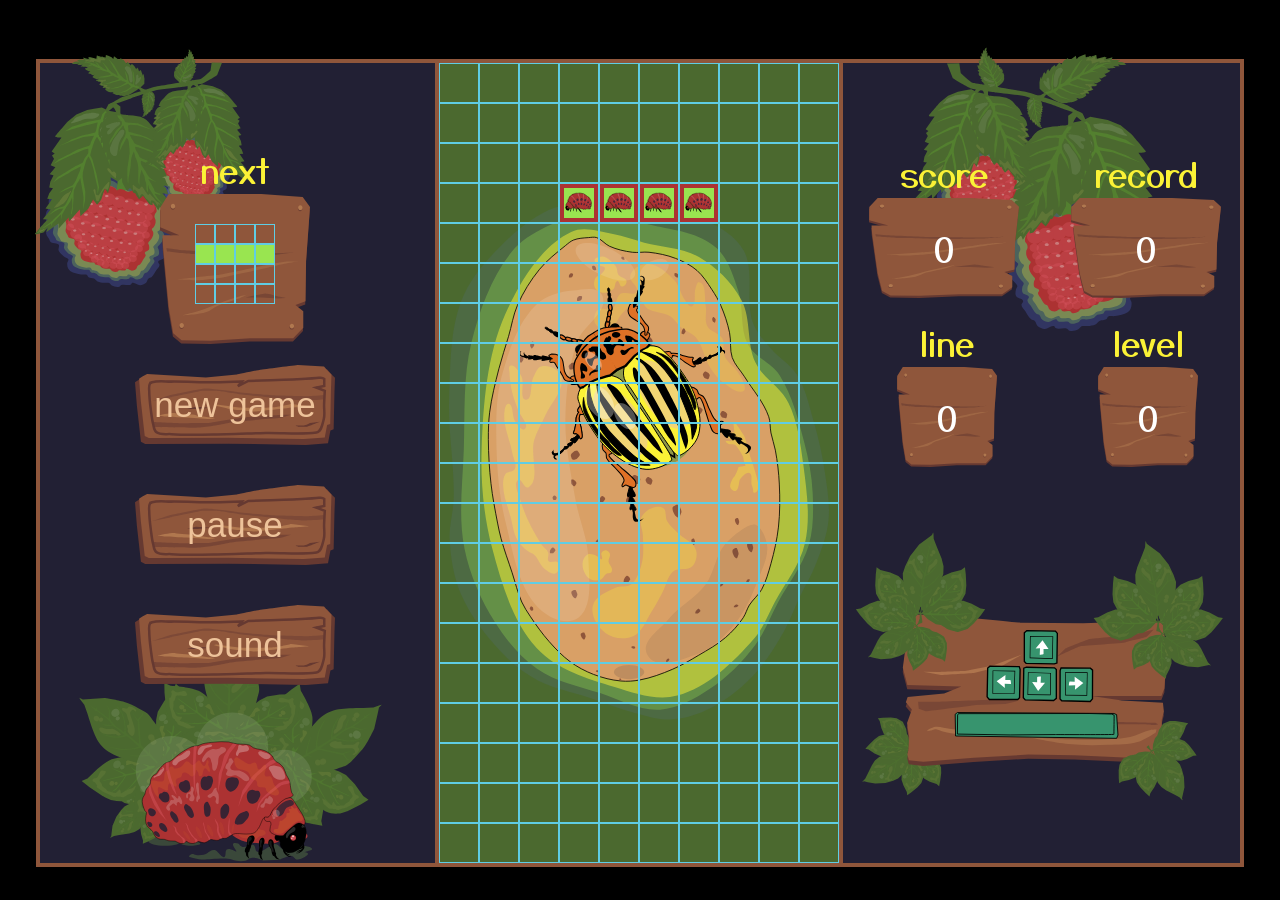
==== src/index.html @ 77ec7ac0 "rebuilt catalogs" ====
<!DOCTYPE html>
<html lang="en">
    <head>
        <meta charset="UTF-8" />
        <meta name="viewport" content="width=device-width, initial-scale=1" />
        <title>Tetris Colorados</title>
        <link rel="stylesheet" href="css/main.css" />
    </head>
    <body class="page">
        <div class="page-information">
            <span class="page-information__title">I work only on a desktop browser</span>
            <span class="page-information__text">Your device's screen is too small! The game is unavailable!</span>
        </div>
        <div class="main">
            <div id="windowGameWin" class="game-win">
                <div class="game-win__content-top">
                    <span class="game-win__title">You are a winner</span>
                    <span class="game-win__text"
                        >Dear friend, you did the impossible! As the game's author, I warmly congratulate you on saving
                        the harvest!</span
                    >
                </div>
                <div class="game-win__content-middle">
                    <div class="game-win__content-left">
                        <div class="game-win__picture-box">
                            <img class="game-win__picture" src="assets/images/potato-win.svg" alt="potato win" />
                        </div>
                    </div>
                    <div class="game-win__content-right">
                        <div class="game-win__record-box">
                            <span class="game-win__title game-win__title_position">Record: </span>
                            <span
                                id="gameWinRecord"
                                class="game-win__title game-win__title_position game-win__title_theme_white"
                            ></span>
                        </div>
                        <div class="game-win__line-box">
                            <span class="game-win__title game-win__title_position">Line: </span>
                            <span
                                id="gameWinLine"
                                class="game-win__title game-win__title_position game-win__title_theme_white"
                            ></span>
                        </div>
                        <div class="game-win__score-box">
                            <span class="game-win__title game-win__title_position">Score: </span>
                            <span
                                id="gameWinScore"
                                class="game-win__title game-win__title_position game-win__title_theme_white"
                            ></span>
                        </div>
                        <div class="game-win__level-box">
                            <span class="game-win__title game-win__title_position">Level: </span>
                            <span
                                id="gameWinLevel"
                                class="game-win__title game-win__title_position game-win__title_theme_white"
                            ></span>
                        </div>
                    </div>
                </div>
                <div class="game-win__content-bottom">
                    <div class="game-win__button">
                        <button class="button btnNewGame">
                            <img class="button__picture" src="assets/images/button.svg" alt="button" />
                            <span class="button__text">new game</span>
                        </button>
                    </div>
                </div>
            </div>
            <div id="windowGameOver" class="game-over">
                <div class="game-over__notification">
                    <div class="game-over__decor game-over__decor_left">
                        <img class="game-over__picture" src="assets/images/leafLeft.svg" alt="leaf eat" />
                    </div>
                    <span class="game-over__title">Game Over</span>
                    <span class="game-over__text"
                        >Sorry, but the bugs have already eaten the future food. Try again!</span
                    >
                    <div class="game-over__table">
                        <table class="table">
                            <tr class="table__row">
                                <td class="table__cell">
                                    <span class="game-over__text game-over__text-small game-over__text_position"
                                        >record</span
                                    >
                                </td>
                                <td class="table__cell">
                                    <span class="game-over__text game-over__text-small game-over__text_position"
                                        >score</span
                                    >
                                </td>
                                <td class="table__cell">
                                    <span class="game-over__text game-over__text-small game-over__text_position"
                                        >line</span
                                    >
                                </td>
                            </tr>
                            <tr class="table__row table__row-size">
                                <td class="table__cell">
                                    <span id="gameOverRecord" class="game-over__text game-over__text-small"></span>
                                </td>
                                <td class="table__cell">
                                    <span id="gameOverScore" class="game-over__text game-over__text-small"></span>
                                </td>
                                <td class="table__cell">
                                    <span id="gameOverLine" class="game-over__text game-over__text-small"></span>
                                </td>
                            </tr>
                        </table>
                    </div>
                    <div class="game-over__button-box">
                        <button class="button btnNewGame">
                            <img class="button__picture" src="assets/images/button.svg" alt="button" />
                            <span class="button__text">new game</span>
                        </button>
                    </div>
                    <div class="game-over__decor game-over__decor_right">
                        <img class="game-over__picture" src="assets/images/leafRight.svg" alt="leaf eat" />
                    </div>
                </div>
            </div>
            <div class="main__content-left">
                <div class="decor decor_position">
                    <img class="decor__picture" src="assets/images/raspberries.svg" alt="raspberries" />
                </div>
                <div class="main__information-panel information-panel">
                    <div class="information-panel__content-text">
                        <span class="information-panel__text">next</span>
                    </div>
                    <div class="information-panel__content-board">
                        <img class="information-panel__picture" src="assets/images/board.svg" alt="board" />
                        <div id="nextFigure" class="information-panel__next-figure"></div>
                    </div>
                </div>
                <div class="main__menu">
                    <ul class="list-menu">
                        <li class="list-menu__item">
                            <button class="button btnNewGame">
                                <img class="button__picture" src="assets/images/button.svg" alt="button" />
                                <span class="button__text">new game</span>
                            </button>
                        </li>
                        <li class="list-menu__item">
                            <button id="pause" class="button">
                                <img class="button__picture" src="assets/images/button.svg" alt="button" />
                                <span class="button__text">pause</span>
                            </button>
                        </li>
                        <li class="list-menu__item">
                            <button class="button">
                                <img class="button__picture" src="assets/images/button.svg" alt="button" />
                                <span class="button__text">sound</span>
                            </button>
                        </li>
                    </ul>
                </div>
                <div class="decor-bottom">
                    <img class="decor-bottom__picture" src="assets/images/larva.svg" alt="larva" />
                </div>
            </div>
            <div class="main__content-middle">
                <div id="scene" class="scene"></div>
            </div>
            <div class="main__content-right">
                <div class="decor-right decor_position-right">
                    <img class="decor__picture" src="assets/images/raspberries.svg" alt="raspberries" />
                </div>
                <div class="information-panel information-panel_right">
                    <div class="information-panel__content-top">
                        <div class="information-panel__content-left">
                            <div class="information-panel__content-text">
                                <span class="information-panel__text">score</span>
                            </div>
                            <div class="information-panel__content-board information-panel__content-board_size">
                                <img
                                    class="information-panel__picture information-panel__picture_size"
                                    src="assets/images/board-h.svg"
                                    alt="board"
                                />
                                <div id="score" class="information-panel__out">10</div>
                            </div>
                        </div>
                        <div class="information-panel__content-right">
                            <div class="information-panel__content-text">
                                <span class="information-panel__text">record</span>
                            </div>
                            <div class="information-panel__content-board information-panel__content-board_size">
                                <img
                                    class="information-panel__picture information-panel__picture_size"
                                    src="assets/images/board-h.svg"
                                    alt="board"
                                />
                                <div id="record" class="information-panel__out">100</div>
                            </div>
                        </div>
                    </div>
                    <div class="information-panel__content-bottom">
                        <div class="information-panel__content-left information-panel__content-left_position">
                            <div class="information-panel__content-text">
                                <span class="information-panel__text">line</span>
                            </div>
                            <div class="information-panel__content-board information-panel__content-board_size_small">
                                <img class="information-panel__picture" src="assets/images/board.svg" alt="board" />
                                <div id="line" class="information-panel__out">1</div>
                            </div>
                        </div>
                        <div class="information-panel__content-right">
                            <div class="information-panel__content-text">
                                <span class="information-panel__text">level</span>
                            </div>
                            <div class="information-panel__content-board information-panel__content-board_size_small">
                                <img class="information-panel__picture" src="assets/images/board.svg" alt="board" />
                                <div id="level" class="information-panel__out">1</div>
                            </div>
                        </div>
                    </div>
                </div>
                <div class="control-information">
                    <img class="control-information__picture" src="assets/images/control.svg" alt="board control" />
                </div>
            </div>
        </div>
        <script src="javascript/main.js"></script>
    </body>
</html>
---- src/css/main.css ----
*,
*::after,
*::before {
    box-sizing: border-box;
}

html {
    height: 100%;
}

:root {
    --swatch-1: #000000;
    --swatch-2: #222034;
    --swatch-3: #4b692f;
    --swatch-4: #fbf236;
    --swatch-5: #eec39a;
    --swatch-6: #ac3232;
    --swatch-7: #ffffff;
    --swatch-8: #5fcde4;
    --swatch-9: #99e550;
    --swatch-10: #9badb7;
    --swatch-11: #8f563b;
    --text-size: 35px;
    --text-size-small: 25px;
    --app-width: 1200px;
    --app-height: 800px;
    --scene-width: 400px;
}

@font-face {
    font-family: 'Yusei Magic';
    src: url('../assets/fonts/YuseiMagic-Regular.woff2') format('woff2');
    font-weight: normal;
    font-style: normal;
    font-display: swap;
}

/* PAGE */

.page {
    height: 100%;
    display: flex;
    justify-content: center;
    align-items: center;
    padding: 0px;
    margin: 0px;
    background-color: var(--swatch-1);
    font-family: 'Yusei Magic', sans-serif;
    color: var(--swatch-4);
    user-select: none;
}

.page-information {
    display: none;
    justify-content: center;
    align-items: center;
    flex-direction: column;
    text-align: center;
    height: 100vh;
    border: 5px solid;
}
.page-information__title {
    display: block;
    color: var(--swatch-6);
}

.page-information__text {
    display: block;
}

@media screen and (max-width: 1200px) {
    .page-information {
        display: flex;
    }
}

/* ===================== */

/* MAIN */

.main {
    display: flex;
    justify-content: space-between;
    background-color: var(--swatch-2);
    width: var(--app-width);
    height: var(--app-height);
    margin-top: 25px;
    margin-left: auto;
    margin-right: auto;
    box-shadow: 0px 0px 0px 4px var(--swatch-11);
    position: relative;
}

@media screen and (max-width: 1200px) {
    .main {
        display: none;
    }
}

.main__content-left {
    position: relative;
    margin-left: 120px;
}

.main__information-panel {
    margin-top: 80px;
}

.main__menu {
    /* outline: 1px solid blue; */
    position: relative;
    left: -25px;
    z-index: 9;
}

.main__content-right {
    position: relative;
}

/* ================== */

/* SCENE */

.scene {
    background-color: var(--swatch-3);
    width: var(--scene-width);
    height: var(--app-height);
    margin-left: auto;
    margin-right: auto;
    background-image: url(../assets/images/potato-bg.svg);
    background-repeat: no-repeat;
    background-size: 95%;
    background-position: center, center;
    font-size: 0px;
    box-shadow: 4px 0px var(--swatch-11), -4px 0px var(--swatch-11);
}

.cell,
.cell-preview {
    margin: 0;
    padding: 0;
    width: 40px;
    height: 40px;
    border: 1px solid var(--swatch-8);
    display: inline-block;
}

.cell-preview {
    width: 20px;
    height: 20px;
}

.cell-bg {
    background-color: var(--swatch-9);
}

.moving-cell,
.fixed-cell {
    background-image: url(../assets/images/larvamove.svg);
    background-repeat: no-repeat;
    background-position: center, center;
    background-size: 70%;
    background-color: var(--swatch-9);
    box-shadow: inset 0px 0px 0px 4px var(--swatch-6);
}

.fixed-cell {
    background-color: var(--swatch-10);
}

/* ==================== */

/* DECOR */

.decor {
    width: 218px;
    height: 255px;
}

.decor_position {
    position: absolute;
    top: -23px;
    left: -125px;
}

.decor__picture {
    width: 100%;
    height: 100%;
}

.decor-bottom {
    width: 390px;
    height: 244px;
    position: absolute;
    position: absolute;
    bottom: -5px;
    left: -125px;
}

.decor-bottom__picture {
    width: 100%;
    height: 100%;
}

.decor-right {
    width: 260px;
    height: 305px;
}

.decor_position-right {
    transform: scale(-1, 1);
    position: absolute;
    right: 70px;
    top: -27px;
}

/* ================== */

/* INFORMATION PANEL */

.information-panel {
    /* outline: 1px solid red; */
    width: 150px;
    height: 200px;
    text-align: center;
    position: relative;
    z-index: 9;
}

.information-panel__content-text {
}

.information-panel__text {
    font-size: var(--text-size);
}

.information-panel__content-board {
    display: flex;
    flex-direction: row;
    justify-content: center;
    align-items: center;
    position: relative;
    width: 100%;
    height: 70%;
}

.information-panel__picture {
    position: absolute;
    top: 0px;
    left: 0px;
    right: 0px;
    bottom: 0px;
}

.information-panel__picture_size {
}

.information-panel__next-figure {
    position: relative;
    z-index: 10;
    font-size: 0;
    width: 80px;
    height: 80px;
}

.information-panel_right {
    margin-top: 66px;
    width: 323px;
    display: flex;
    flex-direction: column;
    /* justify-content: space-between; */
    justify-content: space-evenly;
    height: 356px;
}

.information-panel__content-top,
.information-panel__content-bottom {
    /* height: 160px; */
    display: flex;
    justify-content: space-between;
    align-items: center;
}

.information-panel__content-top {
    width: 94%;
}

.information-panel__content-bottom {
    width: 87%;
}

.information-panel__content-left {
    position: relative;
    left: -48px;
}
.information-panel__content-left_position {
    left: -20px;
}

.information-panel__content-board_size {
    width: 150px;
    height: 100px;
}

.information-panel__content-board_size_small {
    width: 100px;
    height: 100px;
}

.information-panel__out {
    position: relative;
    z-index: 10;
    font-size: var(--text-size);
    color: var(--swatch-7);
}

/* =================== */

/* MENU */
.list-menu {
    list-style: none;
    padding: 0px;
}

.list-menu__item:first-child {
    margin-top: 22px;
}

.list-menu__item {
    margin-top: 40px;
}

/* ===================== */

/* BUTTON */
.button {
    position: relative;
    width: 200px;
    height: 80px;
    border: 0;
    background-color: transparent;
    cursor: pointer;
}

.button:active {
    transform: rotate(5deg);
}

.button__picture {
    position: absolute;
    top: 0;
    left: 0;
    right: 0;
    bottom: 0;
}

.button__text {
    position: relative;
    font-size: var(--text-size);
    color: var(--swatch-5);
}

/* ==================== */

/* CONTROL INFORMATION */

.control-information {
    position: absolute;
    width: 400px;
    height: 300px;
    left: -80px;
    bottom: 34px;
}

.control-information__picture {
    width: 100%;
    height: 100%;
}

/* ======================= */

/* GAME OVER */
.game-over {
    display: none;
    justify-content: center;
    align-items: center;
    width: 100%;
    height: 100%;
    background-color: var(--swatch-2);
    position: absolute;
    z-index: 100;
    box-shadow: -1px 0px 0px 20px var(--swatch-11), inset -3px -2px var(--swatch-1);
}

.game-over__notification {
    width: 600px;
    height: 450px;
    background-color: var(--swatch-3);
    /* z-index: 200; */
    border: 10px solid var(--swatch-11);
    padding: 5px;
    box-shadow: 3px 3px 3px 0px var(--swatch-1);
}

.game-over__title,
.game-over__text {
    font-size: var(--text-size);
    display: block;
    text-align: center;
}

.game-over__text {
    margin-top: 2px;
    text-align: center;
}

.game-over__score {
    display: flex;
    justify-content: space-evenly;
    align-items: center;
}

.game-over__button-box {
    margin-top: 13px;
    text-align: center;
}

.game-over__text-small {
    font-size: var(--text-size-small);
}

.game-over__table {
    margin-top: 20px;
    display: flex;
    justify-content: center;
    align-items: center;
}

.game-over__decor {
    position: absolute;
    width: 560px;
    height: 560px;
    z-index: -100;
}

.game-over__picture {
    width: 100%;
    height: 100%;
}

.game-over__decor_left {
    top: 124px;
    left: -60px;
}

.game-over__decor_right {
    top: 96px;
    right: -53px;
}

.game-over__text_position {
    padding-bottom: 10px;
}
/* ======================== */

/* Table */
.table {
    border: 2px solid var(--swatch-4);
    border-collapse: collapse;
}

.table__cell {
    border: 2px solid var(--swatch-4);
    width: 150px;
}

.table__row-size {
    height: 90px;
}

/* ======================== */

/* GAME WIN */

.game-win {
    display: none;
    flex-direction: column;
    justify-content: center;
    align-items: center;
    width: 100%;
    height: 100%;
    background-color: var(--swatch-2);
    position: absolute;
    z-index: 100;
    box-shadow: -1px 0px 0px 20px var(--swatch-11), inset -3px -2px var(--swatch-1);
}

.game-win__content-top {
    text-align: center;
    width: 610px;
    margin-top: 30px;
    margin-left: auto;
    margin-right: auto;
}

.game-win__title {
    display: block;
    text-transform: uppercase;
    color: var(--swatch-9);
    font-size: var(--text-size);
}

.game-win__title_theme_white {
    color: var(--swatch-7);
}

.game-win__text {
    font-size: var(--text-size);
}

.game-win__content-middle {
    display: flex;
    width: 900px;
    margin-left: auto;
    margin-right: auto;
}

.game-win__title_position {
    display: inline-block;
}

.game-win__content-left {
}

.game-win__picture-box {
    width: 474px;
    height: 360px;
}

.game-win__picture {
    width: 100%;
    height: 100%;
}

.game-win__content-right {
    display: flex;
    flex-direction: column;
    justify-content: center;
    align-items: flex-start;
}

.game-win__content-bottom {
    margin-top: 15px;
    margin-left: auto;
    margin-right: auto;
    width: 300px;
}

.game-win__button {
    text-align: center;
}

/* ======================== */
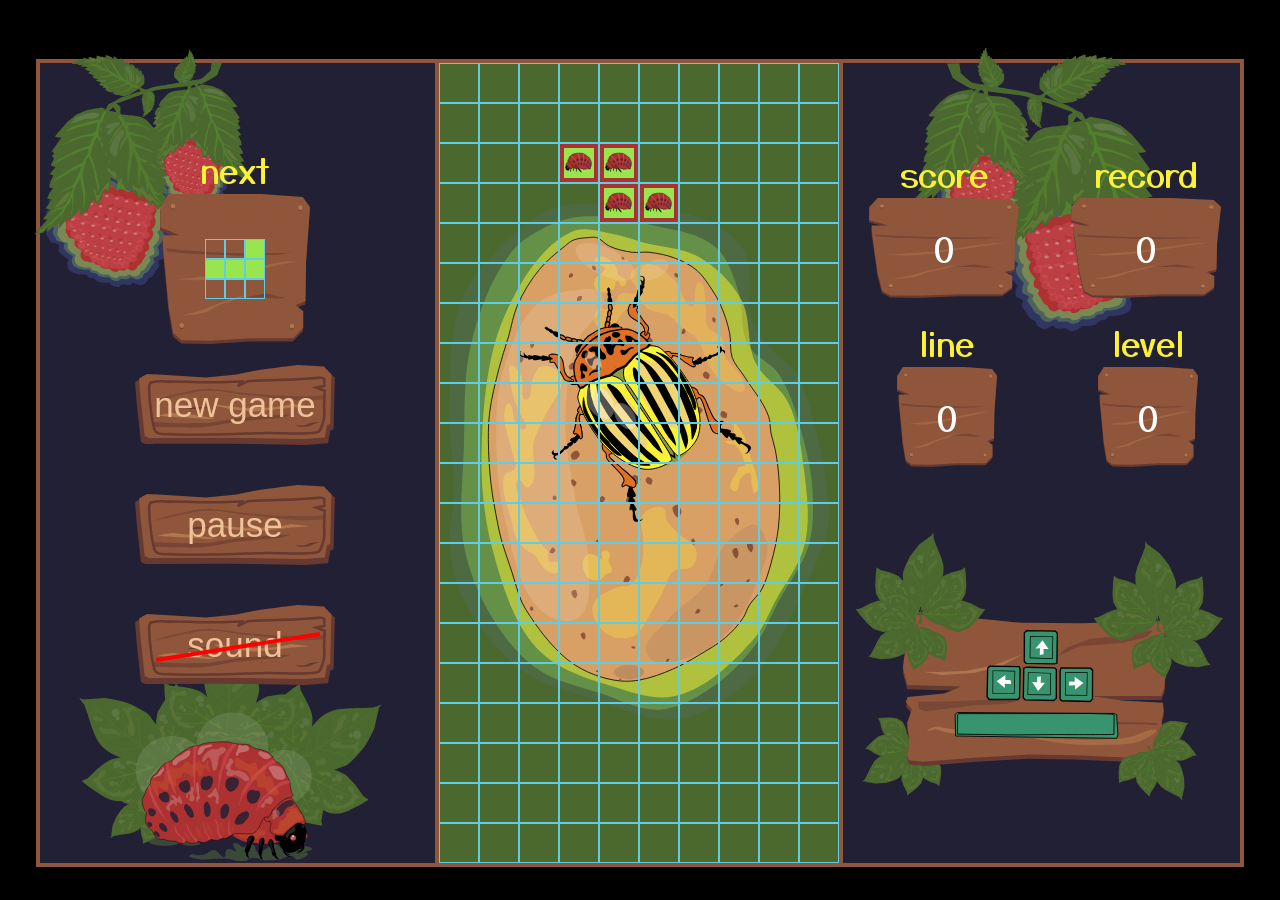
==== commit b78844d2: "added sound, improved interaction with the interface" ====
--- a/src/index.html
+++ b/src/index.html
@@ -146,9 +146,9 @@
                             </button>
                         </li>
                         <li class="list-menu__item">
-                            <button class="button">
+                            <button id="sound" class="button button__decor-line">
                                 <img class="button__picture" src="assets/images/button.svg" alt="button" />
-                                <span class="button__text">sound</span>
+                                <span class="button__text"> sound</span>
                             </button>
                         </li>
                     </ul>
--- a/src/css/main.css
+++ b/src/css/main.css
@@ -6,6 +6,10 @@
 
 html {
     height: 100%;
+}
+
+button {
+    outline: none;
 }
 
 :root {
@@ -20,6 +24,7 @@
     --swatch-9: #99e550;
     --swatch-10: #9badb7;
     --swatch-11: #8f563b;
+    --swatch-12: #ff0000;
     --text-size: 35px;
     --text-size-small: 25px;
     --app-width: 1200px;
@@ -360,6 +365,19 @@
     color: var(--swatch-5);
 }
 
+.button__decor-line::before {
+    content: '';
+    display: block;
+    width: 83%;
+    height: 4px;
+    background-color: var(--swatch-12);
+    position: absolute;
+    top: 40px;
+    left: 20px;
+    z-index: 10;
+    transform: rotate(351deg);
+}
+
 /* ==================== */
 
 /* CONTROL INFORMATION */
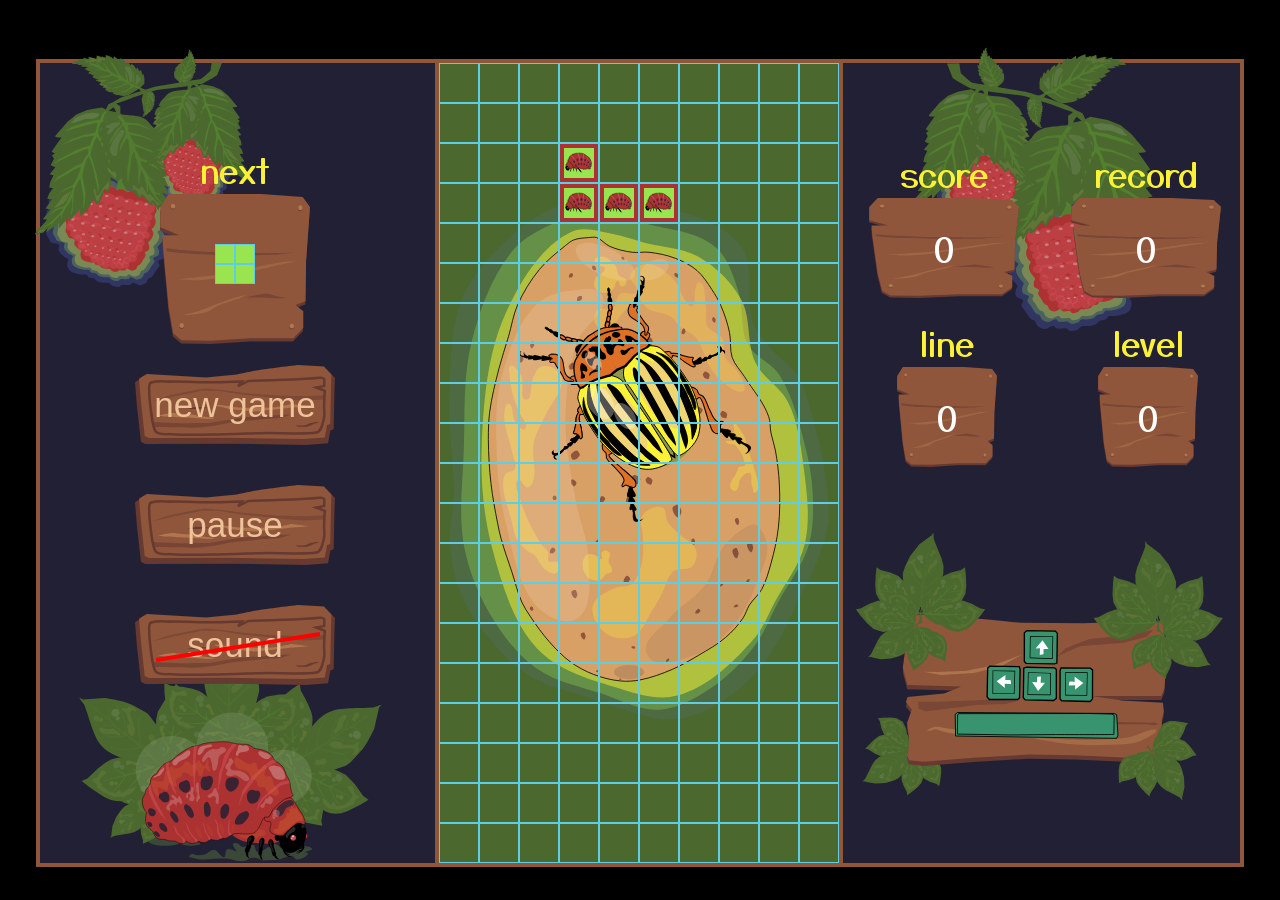
==== commit 98245fb9: "added scoreboard animation" ====
--- a/src/index.html
+++ b/src/index.html
@@ -176,7 +176,7 @@
                                     src="assets/images/board-h.svg"
                                     alt="board"
                                 />
-                                <div id="score" class="information-panel__out">10</div>
+                                <div id="score" class="information-panel__out"></div>
                             </div>
                         </div>
                         <div class="information-panel__content-right">
@@ -189,7 +189,7 @@
                                     src="assets/images/board-h.svg"
                                     alt="board"
                                 />
-                                <div id="record" class="information-panel__out">100</div>
+                                <div id="record" class="information-panel__out"></div>
                             </div>
                         </div>
                     </div>
@@ -209,7 +209,7 @@
                             </div>
                             <div class="information-panel__content-board information-panel__content-board_size_small">
                                 <img class="information-panel__picture" src="assets/images/board.svg" alt="board" />
-                                <div id="level" class="information-panel__out">1</div>
+                                <div id="level" class="information-panel__out"></div>
                             </div>
                         </div>
                     </div>
--- a/src/css/main.css
+++ b/src/css/main.css
@@ -319,6 +319,16 @@
     color: var(--swatch-7);
 }
 
+.js-text-animation {
+    animation: fontAnim 0.3s linear;
+}
+
+@keyframes fontAnim {
+    50% {
+        font-size: 50px;
+    }
+}
+
 /* =================== */
 
 /* MENU */
